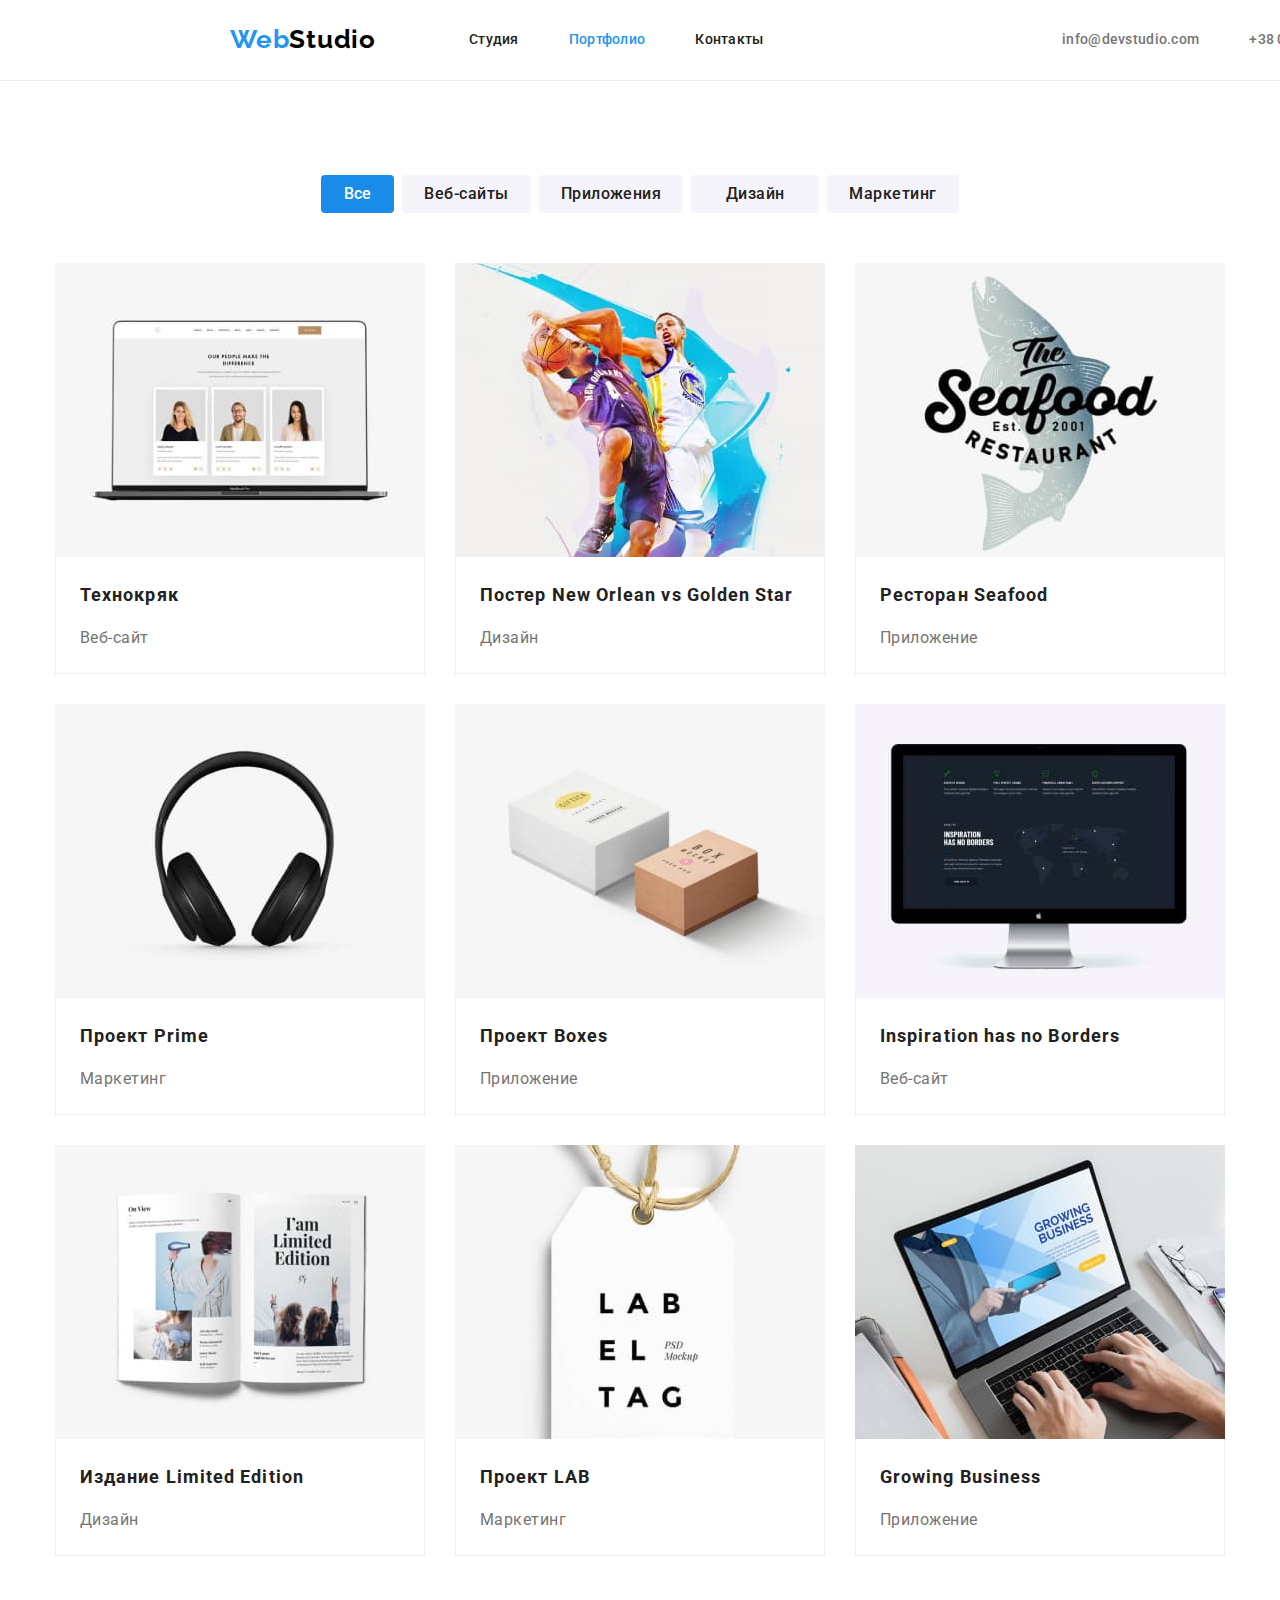
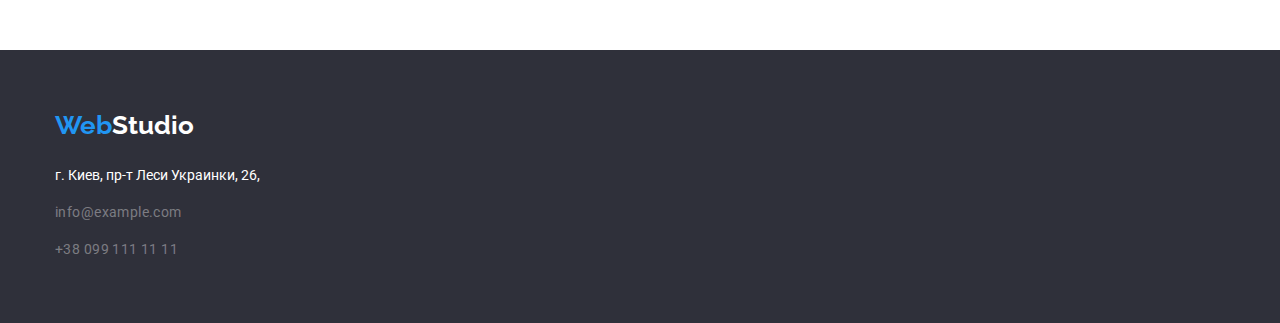
==== portfolio.html @ 6e553c87 "start" ====
<!DOCTYPE html>
<html lang="ru">
<head>
    <meta charset="UTF-8">
    <meta http-equiv="X-UA-Compatible" content="IE=edge">
    <meta name="viewport" content="width=device-width, initial-scale=1.0">
    <title>Портфолио</title>
    <link rel="preconnect" href="https://fonts.googleapis.com">
    <link rel="preconnect" href="https://fonts.gstatic.com" crossorigin>
    <link href="https://fonts.googleapis.com/css2?family=Raleway:wght@700&family=Roboto:wght@400;500;700;900&display=swap" rel="stylesheet">
    <link rel="stylesheet" href="https://cdnjs.cloudflare.com/ajax/libs/modern-normalize/1.1.0/modern-normalize.min.css">
    <link rel="stylesheet" href="./css/styles.css">
</head>
<body>
    <!-- Шапка страницы -->
<div class="header-portfolio">    
<header class="header page-header">
    <!-- The logo is always a link -->
    <div class="container main-nav">
          <a class="logo" lang="en" href="./index.html" >
          <span class="logo-part">Web</span>Studio
          </a>  
    
       <nav class="nav">    
            <ul class="site-nav list">
                 <li class="site-nav item"><a class="site-nav-link" href="./index.html">Студия</a></li>
                 <li class="site-nav item"><a class="site-nav-link current" href="./portfolio.html">Портфолио</a></li>
                 <li class="site-nav item"><a class="site-nav-link" href="">Контакты</a></li>
            </ul>
        </nav>
             <ul class="auth-nav list">
                 <li class="auth-nav item"><a class="auth-nav-link" href="mailto:info@devstudio.com">info@devstudio.com</a></li>
                 <li class="auth-nav item"><a class="auth-nav-link" href="tel:+380961111111">+38 096 111 11 11</a></li>
             </ul> 
    </div>    
</header>
</div>
<!-- Уникальный контент страницы -->
<main class="main">
    <section class="section">
        <div class="container">
         <!-- Спрятать комментарий 
          фильтр-->
          <h1 class="filters-title" hidden>Наши проекты</h1>
            <ul class="filters-list list">
              <li class="filters item"><button class="button primary current" type="button">Все</button></li>
              <li class="filters item"><button class="button secondary" type="button">Веб-сайты</button></li>
              <li class="filters item"><button class="button secondary" type="button">Приложения</button></li>
              <li class="filters item"><button class="button secondary" type="button">Дизайн</button></li>
              <li class="filters item"><button class="button secondary" type="button">Маркетинг</button></li>
            </ul>
          
                <ul class="projects-list list">
                    
                    <li class="projects-item">
                      <img src="./images/project1.jpg" alt="технокряк веб сайт" width="370">
                      <div class="card-content">
                      <h2 class="projects-title title">Технокряк</h2>
                      <p class="projects-text">Веб-сайт</p>
                      </div>                       
                     </li>
                                        
                    <li class="projects-item">
                      <img src="./images/project2.jpg" alt="дизайн постера" width="370">
                      <div class="card-content">
                      <h2 class="projects-title title" lang="en">Постер New Orlean vs Golden Star</h2>
                      <p class="projects-text">Дизайн</p>
                      </div>
                    </li>
                                        
                    <li class="projects-item">
                      <img src="./images/project3.jpg" alt="логотип ресторана" width="370">
                      <div class="card-content">
                      <h2 class="projects-title title" >Ресторан <span lang="en">Seafood</span></h2>
                      <p class="projects-text">Приложение</p>
                      </div>
                    </li>
                                        
                    <li class="projects-item">
                      <img src="./images/project4.jpg" alt="наушники" width="370">
                      <div class="card-content">
                      <h2 class="projects-title title" >Проект <span lang="en">Prime</span></h2>
                      <p class="projects-text">Маркетинг</p>
                      </div>
                    </li>
                                        
                    <li class="projects-item">
                      <img src="./images/project5.jpg" alt="две коробки" width="370">
                      <div class="card-content">
                      <h2 class="projects-title title" >Проект <span lang="en">Boxes</span></h2>
                      <p class="projects-text">Приложение</p>
                      </div>
                    </li>
                                        
                    <li class="projects-item">
                      <img src="./images/project6.jpg" alt="компьютер моноблок" width="370">
                      <div class="card-content">
                      <h2 class="projects-title title" lang="en">Inspiration has no Borders</h2>
                      <p class="projects-text">Веб-сайт</p>
                      </div>
                    </li>
                                        
                    <li class="projects-item">
                      <img src="./images/project7.jpg" alt="открытая книга" width="370">
                      <div class="card-content">
                      <h2 class="projects-title title" >Издание <span lang="en">Limited Edition</span></h2>
                      <p class="projects-text">Дизайн</p>
                      </div>
                    </li>
                                        
                    <li class="projects-item">
                      <img src="./images/project8.jpg" alt="бирка с логотипом" width="370">
                      <div class="card-content">
                      <h2 class="projects-title title" >Проект <span lang="en">LAB</span></h2>
                      <p class="projects-text">Маркетинг</p>
                      </div>
                    </li>
                                        
                    <li class="projects-item">
                      <img src="./images/project9.jpg" alt="человек работающий за ноутбуком" width="370">
                      <div class="card-content">
                      <h2 class="projects-title title" lang="en">Growing Business</h2>
                      <p class="projects-text">Приложение</p>
                      </div>
                    </li>
                    
                </ul>          
        </div>
    </section>
</main>
<!--Подвал страницы-->
<footer class="footer page-footer">
    <div class="container">
      <a class="footer-logo" lang="en" href="./index.html">
        <span class="logo-part">Web</span>Studio
      </a>
      <address class="address">
        <p class="footer-address">
          г. Киев,
          пр-т Леси Украинки, 26,
        </p>
        <ul class="footer list">
          <li class="footer-link-mail"><a class="footer-link" href="mailto:info@example.com">info@example.com</a></li>
          <li><a class="footer-contact-link" href="tel:+380991111111">+38 099 111 11 11</a></li>
        </ul>
      </address>
    </div>
</footer>    
</body>
</html>
---- css/styles.css ----
:root {
  --main-text-color: #212121;
  --paragraph-text-color: #757575;
  --accent-color: #2196f3;
  --accessorial-text-color-transparency: #ffffff60;
  --accessorial-text-color: #ffffff;
  --button-accent-color: #188ce8;
  --logo-text-color: #000000;
  --accent-bg-color: #2f303a;
  --portfolio-main-color: #e5e5e5;
  --buttom-bg-color: #f5f4fa;
  --card-shadow: 0px 1px 3px rgba(0, 0, 0, 0.12),
    0px 1px 1px rgba(0, 0, 0, 0.14), 0px 2px 1px rgba(0, 0, 0, 0.2);
  --header-border-color: #ececec;
  --container-projects-border: #eeeeee;
}

/* цвет героя background: #2F303A; */
/* основной цвет хедера ;  */
/*  цвет секции наша команда #F5F4FA; */
/* цвет секции наша команда #E5E5E5; */
/* основной цвет текста */

html {
  box-sizing: border-box;
}
*,
*::before,
*::after {
  box-sizing: inherit;
}

body {
  margin: 0;
  font-family: "Roboto", "sans-serif";
  font-size: 14px;

  color: var(--paragraph-text-color);
}

h1,
h2,
h3,
p {
  margin: 0;
}

img {
  display: block;
  max-width: 100%;
  height: auto;
}

.header-portfolio {
  width: 1600px;
  margin: 0 auto;
  border-bottom: 1px solid var(--header-border-color);
}

.container,
.page-header {
  width: 1200px;
  margin: 0 auto;
  padding: 0 15px;
}

.header {
  background-color: var(--accessorial-text-color);
}

.page-header {
  display: flex;
  align-items: center;
}

/* main-nav */

.main-nav {
  display: flex;
}

/* logo */
.logo {
  display: inline-block;
  padding-top: 24px;
  padding-bottom: 25px;

  font-family: "Raleway", "sans-serif";
  font-weight: 700;
  font-size: 26px;
  line-height: 1.2;
  letter-spacing: 0.03em;
  text-decoration: none;
  color: var(--logo-text-color);
}

.logo-part {
  color: var(--accent-color);
}

.list {
  padding: 0;
  margin: 0;

  list-style: none;
}

.nav {
  margin-left: 93px;
}
/* site nav */

.site-nav {
  display: flex;
  margin-inline-start: auto;
}

.site-nav .item + .item {
  margin-left: 50px;
}

.site-nav-link {
  display: block;
  padding-top: 32px;
  padding-bottom: 32px;

  font-weight: 500;
  font-size: 14px;
  line-height: 1.14;
  letter-spacing: 0.02em;
  text-decoration: none;

  color: var(--main-text-color);
}

.site-nav-link:hover,
.site-nav-link:focus,
.auth-nav-link:hover,
.auth-nav-link:focus,
.site-nav-link.current {
  color: var(--accent-color);
}

.auth-nav {
  display: flex;
  margin-left: auto;
}

.auth-nav-link {
  padding-top: 32px;
  padding-bottom: 32px;

  font-weight: 500;
  font-size: 14px;
  line-height: 1.14;
  letter-spacing: 0.02em;
  text-decoration: none;

  color: var(--paragraph-text-color);
}
.auth-nav .item + .item {
  margin-left: 50px;
}

/* hero */

.hero {
  margin-bottom: 0;
  padding-top: 200px;
  padding-bottom: 200px;

  text-align: center;
  background-color: var(--accent-bg-color);
}

.hero-title {
  max-width: 696px;
  margin: 0 auto;

  margin-top: 0;
  margin-bottom: 30px;

  font-weight: 900;
  font-size: 44px;
  line-height: 1.36;

  letter-spacing: 0.06em;
  text-transform: uppercase;

  color: var(--accessorial-text-color);
}

/* hero-button */

.hero-button {
  display: inline-block;
  border: none;
  border-radius: 4px;
  padding: 10px 32px;
  min-width: 200px;

  font-weight: 700;
  font-size: 16px;
  line-height: 1.9;
  align-items: center;
  text-align: center;
  letter-spacing: 0.06em;

  background-color: var(--accent-color);
  color: var(--accessorial-text-color);

  cursor: pointer;
}

.hero-button:hover,
.hero-button:focus {
  background-color: var(--button-accent-color);
  color: var(--accessorial-text-color);
}

/* section */

.section {
  padding-top: 94px;
  padding-bottom: 94px;
}

.section.nopadding {
  padding-top: 0;
}
.section-title,
.title {
  margin-top: 0;
  margin-bottom: 10px;

  font-weight: 700;
  font-size: 14px;
  line-height: 1.14;
  letter-spacing: 0.03em;

  color: var(--main-text-color);
}

/* features */
.features {
  display: flex;
}

.features-item:not(:last-child) {
  margin-right: 30px;
}

.features-title {
  margin-top: 0;
  margin-bottom: 10px;
}

.features.title {
  text-transform: uppercase;
}

.features-text {
  margin-top: 0;
  margin-bottom: 0;
  width: 270px;

  font-size: 14px;
  line-height: 1.71;
  letter-spacing: 0.03em;

  color: var(--paragraph-text-color);
}

/* our work  and our team*/
.features-titled.centered,
.team-titeled.centered,
.work-title {
  margin-top: 0;
  margin-bottom: 50px;

  text-align: center;

  font-weight: 700;
  font-size: 36px;
  line-height: 1.17;
  letter-spacing: 0.03em;

  color: var(--main-text-color);
}

.work {
  display: flex;
}

.work-item {
  flex-basis: calc((100%- 60px) / 3);
  margin-right: 30px;
}

.work-item:nth-child(3n) {
  margin-right: 0;
}

/* our team */
.team {
  display: flex;

  background-color: var(--buttom-bg-color);
}

.team-list-item {
  flex-basis: calc((100%- 90px) / 4);
  margin-right: 30px;

  background-color: var(--accessorial-text-color);
  box-shadow: var(--card-shadow);
  border-radius: 0px 0px 4px 4px;
}

.team-list-item:nth-child(4n) {
  margin-right: 0;
}

.card-img {
  width: 270px;
  height: 260px;
}

.team-card {
  padding-top: 30px;
  padding-bottom: 30px;
  text-align: center;
}

.team-title {
  margin-top: 0;
  margin-bottom: 10px;

  font-weight: 500;
  font-size: 16px;
  line-height: 1.19;
  letter-spacing: 0.03em;

  color: var(--main-text-color);
}

.team-text {
  font-size: 16px;
  line-height: 1.19;
  letter-spacing: 0.03em;

  color: var(--paragraph-text-color);
}

/* footer */
.footer {
  background-color: var(--accent-bg-color);
  color: var(--accessorial-text-color);
}

.page-footer {
  padding-top: 60px;
  padding-bottom: 60px;
}

.footer-logo {
  display: flex;
  margin-bottom: 20px;

  text-decoration: none;

  font-family: "Raleway";
  font-weight: 700;
  font-size: 26px;
  line-height: 1.19;
  color: var(--accessorial-text-color);
}

.footer-address {
  margin-bottom: 9px;
}

.footer-link-mail {
  margin-bottom: 9px;
}

.footer-link:hover,
.footer-link:focus,
.footer-contact-link:hover,
.footer-contact-link:focus {
  color: var(--accent-color);
}

.footer-link,
.footer-contact-link {
  line-height: 1.71;
  letter-spacing: 0.03em;

  color: var(--accessorial-text-color-transparency);
  text-decoration: none;
}

/* portfolio */

.main {
  background-color: var(--accessorial-text-color);
}

/* button */

.button {
  display: inline-block;
  border: none;
  border-radius: 4px;
  padding: 6px 22px;

  font-family: Roboto;
  font-weight: 500;
  font-size: 16px;
  line-height: 1.62;
  text-align: center;
  letter-spacing: 0.03em;

  cursor: pointer;
}

.button.primary,
.button:hover,
.button:focus,
.button.current {
  min-width: 73px;

  background-color: var(--button-accent-color);
  color: var(--accessorial-text-color);
}

.button.secondary {
  min-width: 128px;

  background-color: var(--buttom-bg-color);
  color: var(--main-text-color);
}

.button.secondary:hover,
.button.secondary:focus {
  background-color: var(--button-accent-color);
  color: var(--accessorial-text-color);
}

/* --filters */

.filters-list {
  display: flex;
  justify-content: center;
  margin-bottom: 50px;
}

.filters-title {
  margin: 0;
}

.filters.item:not(:last-child) {
  margin-right: 8px;
}
/* --Portfolio */

.projects-list {
  display: flex;
  flex-wrap: wrap;
}

.projects-item {
  flex-basis: calc((100% - 60px) / 3);
  margin-right: 30px;
  margin-bottom: 30px;
}

.projects-item:nth-child(3n) {
  margin-right: 0;
}

.projects-item:nth-last-child(-n + 3) {
  margin-bottom: 0;
}

.card-content {
  padding: 20px 24px;
  text-align: left;

  border: 1px solid var(--container-projects-border);
  border-top: none;
}

.projects-title {
  font-weight: 700;
  font-size: 18px;
  line-height: 2;
  letter-spacing: 0.06em;
}

.projects-text {
  font-size: 16px;
  line-height: 1.88;
  letter-spacing: 0.03em;
}

.address {
  font-style: normal;
  font-size: 14px;
  line-height: 2;
}
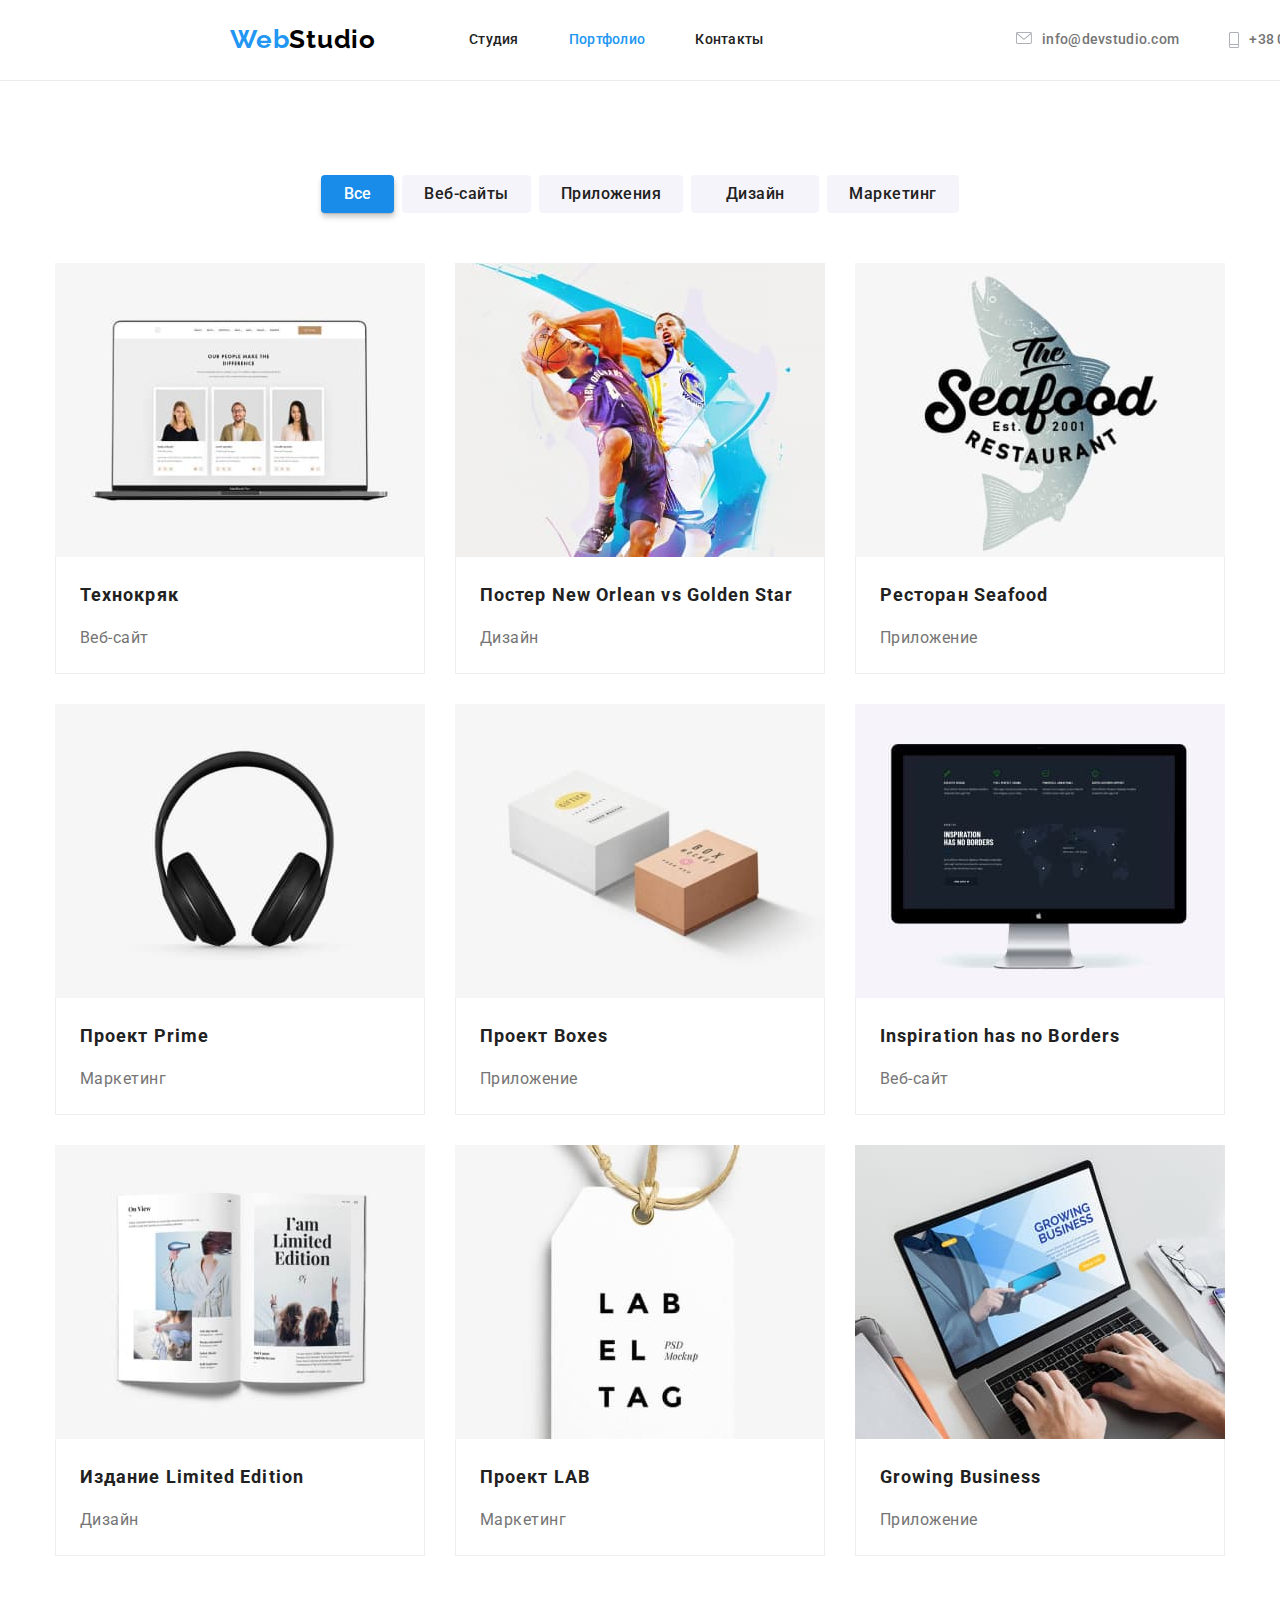
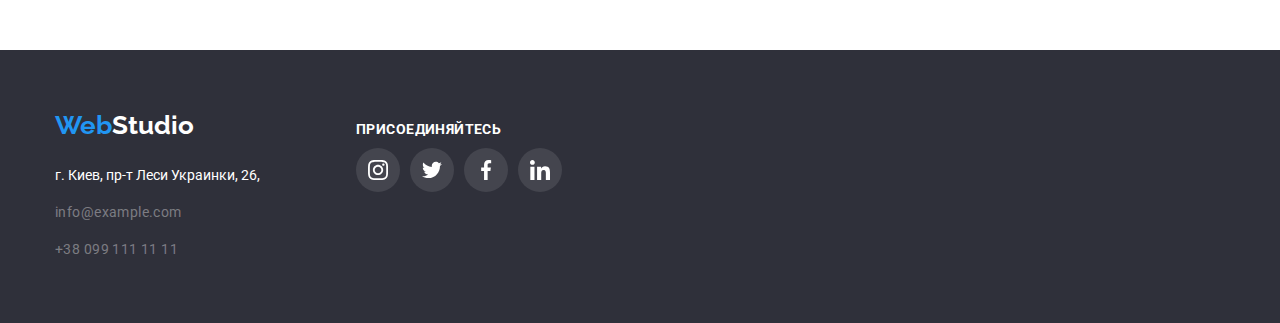
==== commit 7b6c2f30: "adda icons svg" ====
--- a/portfolio.html
+++ b/portfolio.html
@@ -29,8 +29,18 @@
             </ul>
         </nav>
              <ul class="auth-nav list">
-                 <li class="auth-nav item"><a class="auth-nav-link" href="mailto:info@devstudio.com">info@devstudio.com</a></li>
-                 <li class="auth-nav item"><a class="auth-nav-link" href="tel:+380961111111">+38 096 111 11 11</a></li>
+                 <li class="auth-nav item">
+                   <a class="auth-nav-link" href="mailto:info@devstudio.com">
+                    <svg class="auth-nav-icon" width="16" height="12">
+                      <use href="./images/icons/symbol-defs.svg#icon-envelope"></use>
+                    </svg>
+                    info@devstudio.com</a></li>
+                 <li class="auth-nav item">
+                   <a class="auth-nav-link" href="tel:+380961111111">
+                    <svg class="auth-nav-icon" width="10" height="16">
+                      <use href="./images/icons/symbol-defs.svg#icon-phone"></use>
+                    </svg>
+                    +38 096 111 11 11</a></li>
              </ul> 
     </div>    
 </header>
@@ -130,20 +140,56 @@
 </main>
 <!--Подвал страницы-->
 <footer class="footer page-footer">
-    <div class="container">
-      <a class="footer-logo" lang="en" href="./index.html">
-        <span class="logo-part">Web</span>Studio
-      </a>
-      <address class="address">
-        <p class="footer-address">
-          г. Киев,
-          пр-т Леси Украинки, 26,
-        </p>
-        <ul class="footer list">
-          <li class="footer-link-mail"><a class="footer-link" href="mailto:info@example.com">info@example.com</a></li>
-          <li><a class="footer-contact-link" href="tel:+380991111111">+38 099 111 11 11</a></li>
+    <div class="container common-footer">
+      <div class="footer-main">
+        <a class="footer-logo" lang="en" href="./index.html">
+          <span class="logo-part">Web</span>Studio
+        </a>
+        <address class="address">
+          <p class="footer-address">
+            г. Киев,
+            пр-т Леси Украинки, 26,
+          </p>
+    
+          <ul class="footer list">
+            <li class="footer-link-mail"><a class="footer-link" href="mailto:info@example.com">info@example.com</a></li>
+            <li><a class="footer-contact-link" href="tel:+380991111111">+38 099 111 11 11</a></li>
+          </ul>
+        </address>
+      </div>
+      <div class="footer-social">
+        <p class="footer-social-title title">присоединяйтесь</p>
+        <ul class="footer-social-list list">
+          <li class="footer-social-item">
+            <a class="footer-social-link link" href="" target="_blank" aria-label="Instagram ссылка">
+              <svg class="footer-social-icon" width="20" height="20">
+                <use href="./images/icons/symbol-defs.svg#icon-instagram"></use>
+              </svg>
+            </a>
+          </li>
+          <li class="footer-social-item">
+            <a class="footer-social-link link" href="" target="_blank" aria-label="Twitter ссылка">
+              <svg class="footer-social-icon" width="20" height="20">
+                <use href="./images/icons/symbol-defs.svg#icon-twitter"></use>
+              </svg>
+            </a>
+          </li>
+          <li class="footer-social-item">
+            <a class="footer-social-link link" href="" target="_blank" aria-label="Facebook ссылка">
+              <svg class="footer-social-icon" width="20" height="20">
+                <use href="./images/icons/symbol-defs.svg#icon-facebook"></use>
+              </svg>
+            </a>
+          </li>
+          <li class="footer-social-item">
+            <a class="footer-social-link link" href="" target="_blank" aria-label="Linkedin ссылка">
+              <svg class="footer-social-icon" width="20" height="20">
+                <use href="./images/icons/symbol-defs.svg#icon-linkedin"></use>
+              </svg>
+            </a>
+          </li>
         </ul>
-      </address>
+      </div>
     </div>
 </footer>    
 </body>
--- a/css/styles.css
+++ b/css/styles.css
@@ -13,6 +13,12 @@
     0px 1px 1px rgba(0, 0, 0, 0.14), 0px 2px 1px rgba(0, 0, 0, 0.2);
   --header-border-color: #ececec;
   --container-projects-border: #eeeeee;
+  --hero-overlay: rgba(47, 48, 58, 0.4);
+  --icon-color: #afb1b8;
+  --portfolio-projects-shadow: 0px 1px 1px rgba(0, 0, 0, 0.12),
+    0px 4px 4px rgba(0, 0, 0, 0.06), 1px 4px 6px rgba(0, 0, 0, 0.16);
+  --filters-shadow: 0px 1px 1px rgba(0, 0, 0, 0.12),
+    0px 4px 4px rgba(0, 0, 0, 0.06), 1px 4px 6px rgba(0, 0, 0, 0.16);
 }
 
 /* цвет героя background: #2F303A; */
@@ -147,6 +153,7 @@
 }
 
 .auth-nav-link {
+  display: flex;
   padding-top: 32px;
   padding-bottom: 32px;
 
@@ -158,6 +165,17 @@
 
   color: var(--paragraph-text-color);
 }
+
+.auth-nav-icon {
+  margin-right: 10px;
+  fill: var(--icon-color);
+}
+
+.auth-nav-icon:hover,
+.auth-nav-icon:focus {
+  fill: currentColor;
+}
+
 .auth-nav .item + .item {
   margin-left: 50px;
 }
@@ -165,12 +183,20 @@
 /* hero */
 
 .hero {
+  min-height: 600px;
+  max-width: 1600px;
   margin-bottom: 0;
   padding-top: 200px;
   padding-bottom: 200px;
+  margin-left: auto;
+  margin-right: auto;
 
   text-align: center;
   background-color: var(--accent-bg-color);
+  background-image: linear-gradient(var(--hero-overlay), var(--hero-overlay)),
+    url(../images/herobg.jpg);
+  background-size: cover;
+  background-repeat: no-repeat;
 }
 
 .hero-title {
@@ -242,6 +268,29 @@
 }
 
 /* features */
+.features-icon-list {
+  display: flex;
+  justify-content: center;
+  margin-bottom: 30px;
+}
+
+.features-icon-item {
+  width: 270px;
+  height: 120px;
+  padding: 25px 100px;
+
+  box-sizing: border-box;
+  background: var(--buttom-bg-color);
+  border-radius: 4px;
+  display: flex;
+  justify-content: center;
+  align-items: center;
+}
+
+.features-icon-item + .features-icon-item {
+  margin-left: 30px;
+}
+
 .features {
   display: flex;
 }
@@ -274,7 +323,8 @@
 /* our work  and our team*/
 .features-titled.centered,
 .team-titeled.centered,
-.work-title {
+.work-title,
+.clients-titled {
   margin-top: 0;
   margin-bottom: 50px;
 
@@ -348,8 +398,72 @@
   font-size: 16px;
   line-height: 1.19;
   letter-spacing: 0.03em;
+  margin-bottom: 16px;
 
   color: var(--paragraph-text-color);
+}
+
+/* social icons */
+.social-list {
+  display: flex;
+  justify-content: center;
+}
+
+.social-list-item + .social-list-item {
+  margin-left: 10px;
+}
+
+.link {
+  text-decoration: none;
+}
+
+.social-list-link {
+  width: 44px;
+  height: 44px;
+  border-radius: 50%;
+  display: flex;
+  justify-content: center;
+  align-items: center;
+  fill: var(--icon-color);
+}
+
+.social-list-link:hover,
+.social-list-link:focus {
+  background-color: var(--accent-color);
+  fill: var(--accessorial-text-color);
+}
+
+.clients-list {
+  display: flex;
+  justify-content: center;
+  align-items: center;
+
+  /* margin: 0;
+  padding: 0; */
+}
+
+.clients-list-item {
+  flex-basis: calc((100%-150px) / 6);
+  padding: 16px 30px;
+  border: 1px solid #afb1b8;
+  border-radius: 4px;
+  box-sizing: border-box;
+  fill: var(--icon-color);
+}
+
+.clients-list-item:hover {
+  border-color: var(--accent-color);
+  fill: var(--accent-color);
+}
+
+.clients-list-item + .clients-list-item {
+  margin-left: 30px;
+}
+
+.clients-list-link {
+  display: flex;
+  justify-content: center;
+  align-items: center;
 }
 
 /* footer */
@@ -361,6 +475,23 @@
 .page-footer {
   padding-top: 60px;
   padding-bottom: 60px;
+}
+
+.common-footer {
+  display: flex;
+  justify-content: flex-start;
+  align-items: baseline;
+}
+
+.footer-main {
+  display: flex;
+  flex-wrap: wrap;
+  max-width: 231px;
+  margin-right: 0;
+}
+
+.footer-social {
+  margin-left: 70px;
 }
 
 .footer-logo {
@@ -400,6 +531,35 @@
   text-decoration: none;
 }
 
+.footer-social-list {
+  display: flex;
+  justify-content: start;
+}
+
+.footer-social-item + .footer-social-item {
+  margin-left: 10px;
+}
+
+.footer-social-title {
+  color: var(--accessorial-text-color);
+  text-transform: uppercase;
+}
+
+.footer-social-link {
+  width: 44px;
+  height: 44px;
+  border-radius: 50%;
+  display: flex;
+  justify-content: center;
+  align-items: center;
+  fill: var(--accessorial-text-color);
+  background-color: rgba(255, 255, 255, 0.1);
+}
+
+.footer-social-link:hover,
+.footer-social-link:focus {
+  background-color: var(--accent-color);
+}
 /* portfolio */
 
 .main {
@@ -432,6 +592,7 @@
 
   background-color: var(--button-accent-color);
   color: var(--accessorial-text-color);
+  box-shadow: var(--filters-shadow);
 }
 
 .button.secondary {
@@ -445,6 +606,7 @@
 .button.secondary:focus {
   background-color: var(--button-accent-color);
   color: var(--accessorial-text-color);
+  box-shadow: var(--filters-shadow);
 }
 
 /* --filters */
@@ -481,6 +643,11 @@
 
 .projects-item:nth-last-child(-n + 3) {
   margin-bottom: 0;
+}
+
+.projects-item:hover,
+.projects-item:focus {
+  box-shadow: var(--portfolio-projects-shadow);
 }
 
 .card-content {
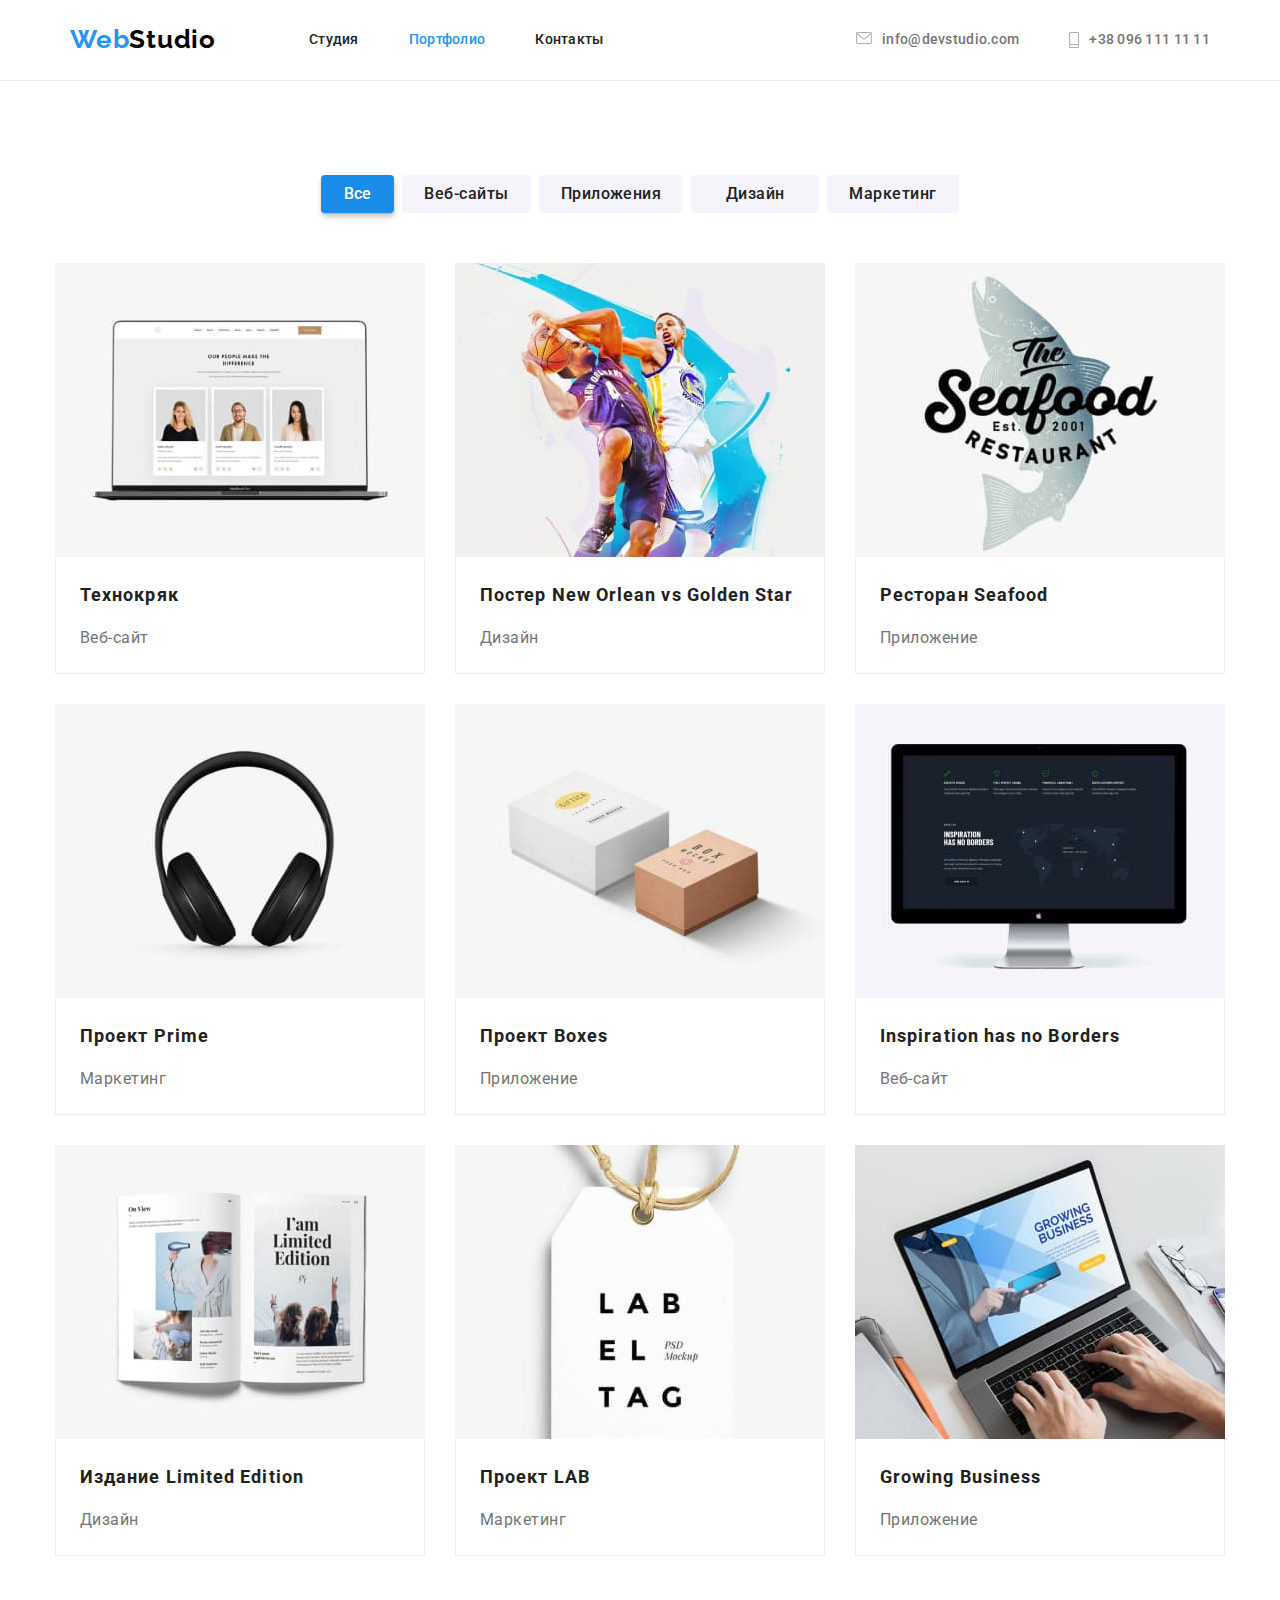
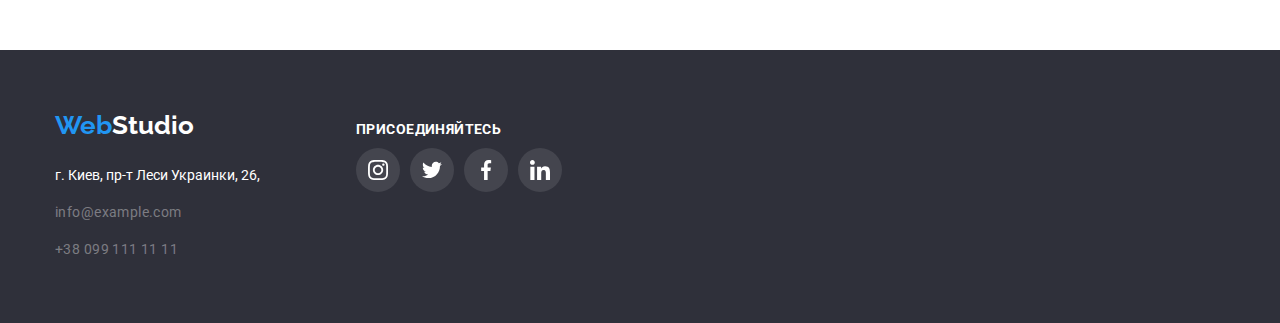
==== commit 65fbfb05: "border in header and hover icons mail fixed" ====
--- a/portfolio.html
+++ b/portfolio.html
@@ -13,8 +13,9 @@
 </head>
 <body>
     <!-- Шапка страницы -->
-<div class="header-portfolio">    
-<header class="header page-header">
+   
+<header class="header">
+  <div class="page-header">
     <!-- The logo is always a link -->
     <div class="container main-nav">
           <a class="logo" lang="en" href="./index.html" >
@@ -42,9 +43,10 @@
                     </svg>
                     +38 096 111 11 11</a></li>
              </ul> 
-    </div>    
+    </div> 
+  </div>     
 </header>
-</div>
+
 <!-- Уникальный контент страницы -->
 <main class="main">
     <section class="section">
--- a/css/styles.css
+++ b/css/styles.css
@@ -57,12 +57,6 @@
   height: auto;
 }
 
-.header-portfolio {
-  width: 1600px;
-  margin: 0 auto;
-  border-bottom: 1px solid var(--header-border-color);
-}
-
 .container,
 .page-header {
   width: 1200px;
@@ -72,6 +66,7 @@
 
 .header {
   background-color: var(--accessorial-text-color);
+  border-bottom: 1px solid var(--header-border-color);
 }
 
 .page-header {
@@ -171,8 +166,8 @@
   fill: var(--icon-color);
 }
 
-.auth-nav-icon:hover,
-.auth-nav-icon:focus {
+.auth-nav-link:hover .auth-nav-icon,
+.auth-nav-link:focus .auth-nav-icon {
   fill: currentColor;
 }
 
